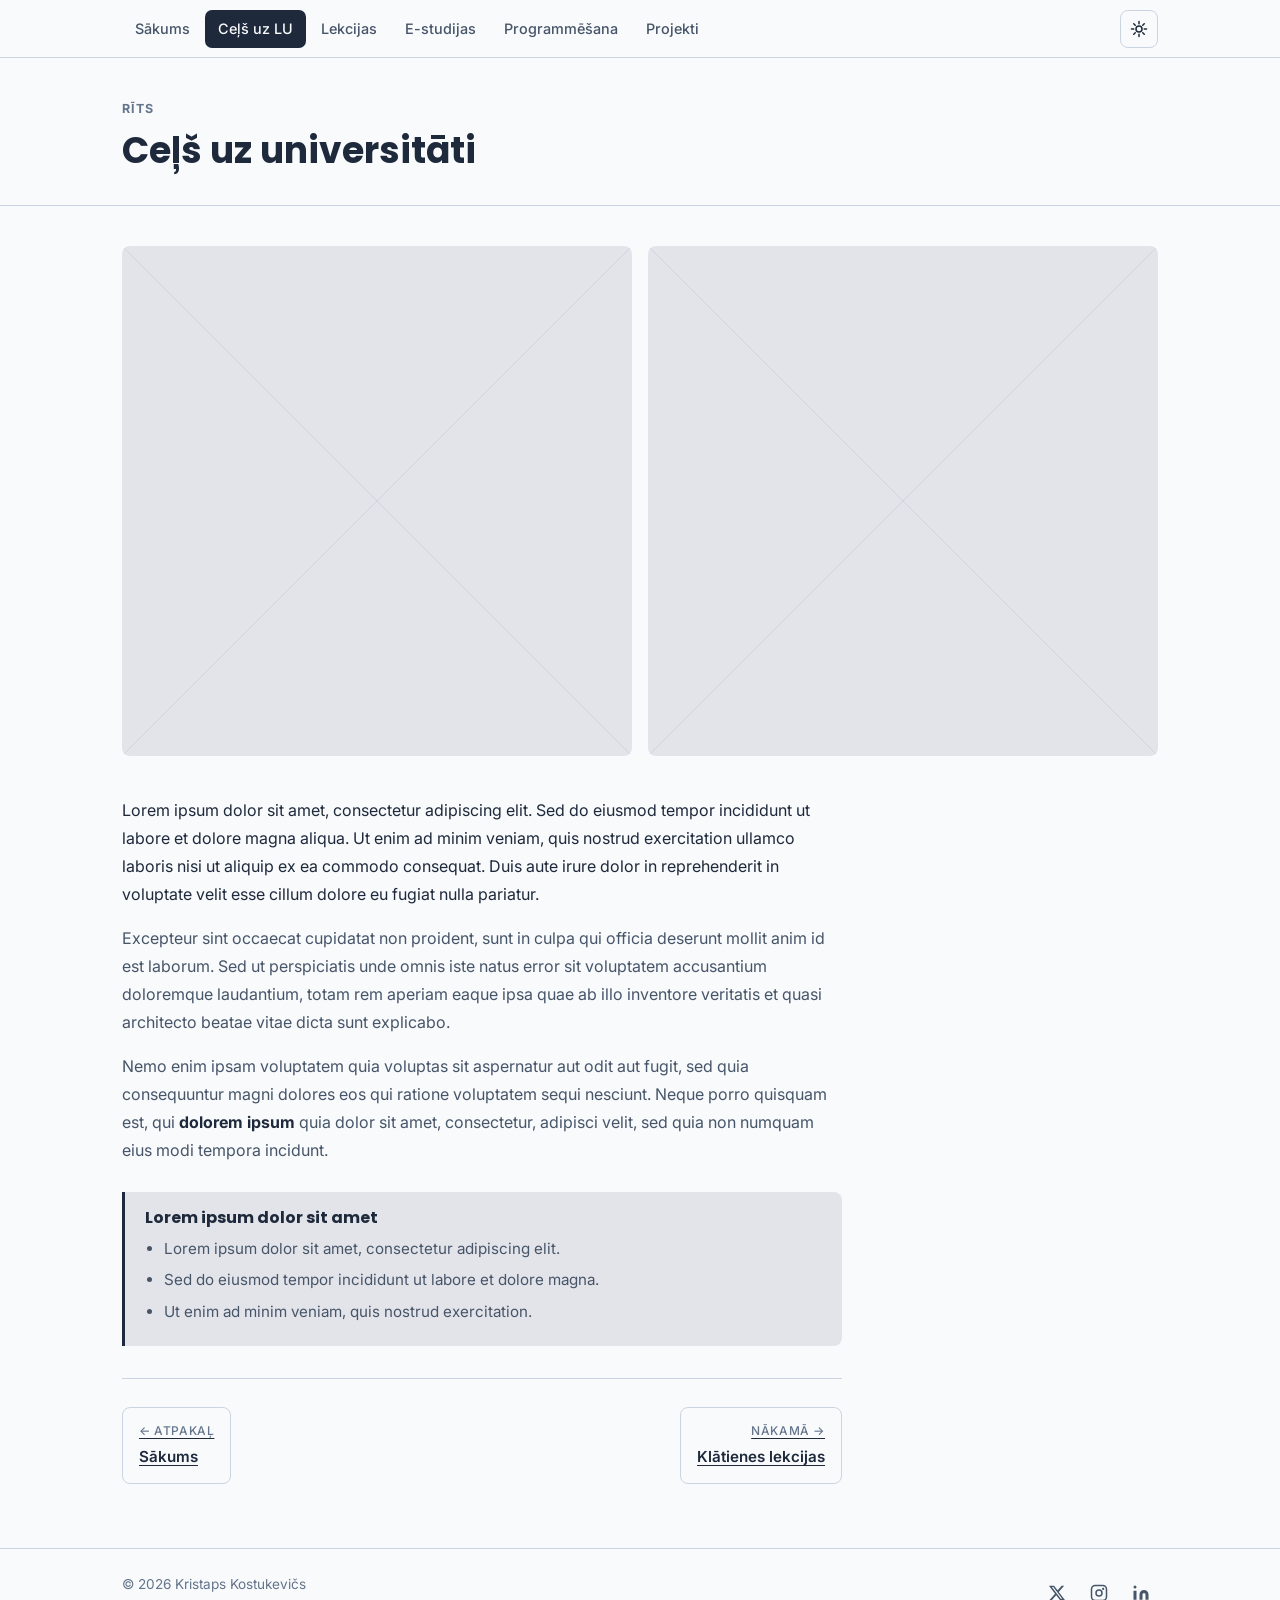
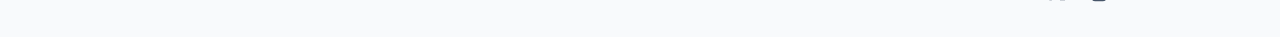
==== cels.html @ 8c32f604 "Main design" ====
<!DOCTYPE html>
<html lang="lv" data-theme="light">
<head>
  <meta charset="UTF-8">
  <meta name="viewport" content="width=device-width, initial-scale=1.0">
  <title>Ceļš uz universitāti</title>
  <meta name="description" content="Ceļš uz universitāti: rīta celšanās, sabiedriskais transports un pirmā kafija pirms lekcijām.">
  <meta name="author" content="Kristaps Kostukevičs">
  <link rel="icon" type="image/svg+xml" href="assets/favicon.svg">
  <link rel="stylesheet" href="css/style.css">
  <script src="js/main.js"></script>
</head>
<body>
  <a class="skip-link" href="#main">Pāriet uz galveno saturu</a>

  <header class="site-header">
    <nav class="nav" aria-label="Galvenā navigācija">
      <button class="nav-toggle" aria-label="Atvērt izvēlni" aria-expanded="false" aria-controls="primary-nav">
        <svg viewBox="0 0 24 24" fill="none" stroke="currentColor" stroke-width="2" stroke-linecap="round"><path d="M4 6h16M4 12h16M4 18h16"/></svg>
      </button>
      <ul class="nav-links" id="primary-nav">
        <li><a href="index.html">Sākums</a></li>
        <li><a href="cels.html" aria-current="page">Ceļš uz LU</a></li>
        <li><a href="lekcijas.html">Lekcijas</a></li>
        <li><a href="estudijas.html">E-studijas</a></li>
        <li><a href="programmesana.html">Programmēšana</a></li>
        <li><a href="projekti.html">Projekti</a></li>
      </ul>
      <button class="theme-toggle" aria-label="Ieslēgt tumšo režīmu" aria-pressed="false">
        <svg class="icon-sun" viewBox="0 0 24 24" fill="none" stroke="currentColor" stroke-width="2" stroke-linecap="round" aria-hidden="true"><circle cx="12" cy="12" r="4"/><path d="M12 2v3M12 19v3M2 12h3M19 12h3M5 5l2 2M17 17l2 2M19 5l-2 2M7 17l-2 2"/></svg>
        <svg class="icon-moon" viewBox="0 0 24 24" fill="currentColor" aria-hidden="true"><path d="M21 12.8A9 9 0 1 1 11.2 3a7 7 0 0 0 9.8 9.8z"/></svg>
      </button>
    </nav>
  </header>

  <main id="main">
    <div class="page-header">
      <div class="container">
        <span class="page-label">Rīts</span>
        <h1>Ceļš uz universitāti</h1>
      </div>
    </div>

    <div class="page-body">
      <div class="container">

        <!-- Divi attēli blakus -->
        <div class="images-row">
          <figure class="img-slot" aria-label="1. attēls — pirmdiena">
            <!-- Ievietot attēlu: <img src="assets/pirmdiena-1.jpg" alt="..."> -->
          </figure>
          <figure class="img-slot" aria-label="2. attēls — pirmdiena">
            <!-- Ievietot attēlu: <img src="assets/pirmdiena-2.jpg" alt="..."> -->
          </figure>
        </div>

        <!-- Teksts -->
        <article class="article-text">
          <p>Lorem ipsum dolor sit amet, consectetur adipiscing elit. Sed do eiusmod tempor incididunt ut labore et dolore magna aliqua. Ut enim ad minim veniam, quis nostrud exercitation ullamco laboris nisi ut aliquip ex ea commodo consequat. Duis aute irure dolor in reprehenderit in voluptate velit esse cillum dolore eu fugiat nulla pariatur.</p>

          <p>Excepteur sint occaecat cupidatat non proident, sunt in culpa qui officia deserunt mollit anim id est laborum. Sed ut perspiciatis unde omnis iste natus error sit voluptatem accusantium doloremque laudantium, totam rem aperiam eaque ipsa quae ab illo inventore veritatis et quasi architecto beatae vitae dicta sunt explicabo.</p>

          <p>Nemo enim ipsam voluptatem quia voluptas sit aspernatur aut odit aut fugit, sed quia consequuntur magni dolores eos qui ratione voluptatem sequi nesciunt. Neque porro quisquam est, qui <strong>dolorem ipsum</strong> quia dolor sit amet, consectetur, adipisci velit, sed quia non numquam eius modi tempora incidunt.</p>

          <div class="fact-box">
            <h3>Lorem ipsum dolor sit amet</h3>
            <ul>
              <li>Lorem ipsum dolor sit amet, consectetur adipiscing elit.</li>
              <li>Sed do eiusmod tempor incididunt ut labore et dolore magna.</li>
              <li>Ut enim ad minim veniam, quis nostrud exercitation.</li>
            </ul>
          </div>

          <nav class="pager" aria-label="Pārvietošanās starp sadaļām">
            <a class="pager-link prev" href="index.html">
              <span class="pager-label">← Atpakaļ</span>
              <span class="pager-title">Sākums</span>
            </a>
            <a class="pager-link next" href="lekcijas.html">
              <span class="pager-label">Nākamā →</span>
              <span class="pager-title">Klātienes lekcijas</span>
            </a>
          </nav>
        </article>

      </div>
    </div>
  </main>

  <footer class="site-footer">
    <div class="container footer-inner">
      <p class="footer-copy">© 2026 Kristaps Kostukevičs</p>
      <nav class="social-icons" aria-label="Sociālie tīkli">
        <a href="https://x.com" target="_blank" rel="noopener" aria-label="X (Twitter)">
          <svg viewBox="0 0 24 24" fill="currentColor" aria-hidden="true"><path d="M18.244 2.25h3.308l-7.227 8.26 8.502 11.24H16.17l-5.214-6.817L4.99 21.75H1.68l7.73-8.835L1.254 2.25H8.08l4.713 6.231zm-1.161 17.52h1.833L7.084 4.126H5.117z"/></svg>
        </a>
        <a href="https://instagram.com" target="_blank" rel="noopener" aria-label="Instagram">
          <svg viewBox="0 0 24 24" fill="none" stroke="currentColor" stroke-width="2" stroke-linecap="round" stroke-linejoin="round" aria-hidden="true"><rect x="2" y="2" width="20" height="20" rx="5"/><circle cx="12" cy="12" r="4"/><circle cx="17.5" cy="6.5" r="1.5" fill="currentColor" stroke="none"/></svg>
        </a>
        <a href="https://linkedin.com" target="_blank" rel="noopener" aria-label="LinkedIn">
          <svg viewBox="0 0 24 24" fill="currentColor" aria-hidden="true"><path d="M16 8a6 6 0 0 1 6 6v7h-4v-7a2 2 0 0 0-4 0v7h-4v-7a6 6 0 0 1 6-6z"/><rect x="2" y="9" width="4" height="12"/><circle cx="4" cy="4" r="2"/></svg>
        </a>
      </nav>
    </div>
  </footer>
</body>
</html>
---- css/style.css ----
/* ==========================================================================
   Viena darba nedēļa Datorikas nodaļas studenta dzīvē
   Autors: Kristaps Kostukevičs
   ========================================================================== */

@import url('https://fonts.googleapis.com/css2?family=Poppins:wght@400;600;700&family=Inter:wght@400;500;600&display=swap');

/* ── Krāsas: gaišais režīms ── */
:root {
  --bg:       #F8FAFC;
  --surface:  #E2E4E9;
  --text:     #1E293B;
  --text-2:   #475569;
  --text-3:   #64748B;
  --border:   #CBD5E1;
  --maxw:     1100px;
}

/* ── Krāsas: tumšais režīms ── */
[data-theme="dark"] {
  --bg:       #0B0F19;
  --surface:  #1F2937;
  --text:     #E2E8F0;
  --text-2:   #94A3B8;
  --text-3:   #64748B;
  --border:   #2D3748;
}

/* ── Pamats ── */
*, *::before, *::after { box-sizing: border-box; }

html { scroll-behavior: smooth; }

body {
  margin: 0;
  font-family: 'Inter', system-ui, sans-serif;
  font-size: 16px;
  line-height: 1.75;
  background: var(--bg);
  color: var(--text);
  transition: background 0.25s ease, color 0.25s ease;
}

h1, h2, h3 {
  font-family: 'Poppins', sans-serif;
  line-height: 1.25;
  color: var(--text);
  margin: 0;
}

h1 { font-size: 36px; }
h2 { font-size: 28px; }
h3 { font-size: 22px; }

p { margin: 0 0 1rem; color: var(--text-2); }

a { color: var(--text); text-underline-offset: 3px; }
a:hover { opacity: 0.7; }

img { max-width: 100%; height: auto; display: block; }

.container {
  width: 100%;
  max-width: var(--maxw);
  margin: 0 auto;
  padding: 0 2rem;
}

/* Pieejamība */
.skip-link {
  position: absolute; left: -999px; top: 0;
  background: var(--text); color: var(--bg);
  padding: 0.6rem 1rem; z-index: 999; border-radius: 0 0 6px 0;
  font-family: 'Inter', sans-serif;
}
.skip-link:focus { left: 0; }

a:focus-visible, button:focus-visible {
  outline: 2px solid var(--text);
  outline-offset: 3px;
  border-radius: 4px;
}

/* ==========================================================================
   NAVIGĀCIJA
   ========================================================================== */

.site-header {
  position: sticky;
  top: 0;
  z-index: 100;
  background: var(--bg);
  border-bottom: 1px solid var(--border);
}

.nav {
  max-width: var(--maxw);
  margin: 0 auto;
  padding: 0.6rem 2rem;
  display: flex;
  align-items: center;
  justify-content: space-between;
  gap: 0.5rem;
}

.nav-links {
  display: flex;
  align-items: center;
  gap: 0.15rem;
  list-style: none;
  margin: 0;
  padding: 0;
  flex: 1;
}

.nav-links a {
  display: inline-block;
  padding: 0.4rem 0.8rem;
  border-radius: 7px;
  font-size: 0.9rem;
  font-weight: 500;
  text-decoration: none;
  color: var(--text-2);
  transition: color 0.15s;
}

.nav-links a:hover { color: var(--text); opacity: 1; }

.nav-links a[aria-current="page"] {
  background: var(--text);
  color: var(--bg);
}

/* Tumšā/gaišā režīma poga */
.theme-toggle {
  width: 38px;
  height: 38px;
  border: 1px solid var(--border);
  background: transparent;
  color: var(--text);
  border-radius: 8px;
  cursor: pointer;
  display: inline-flex;
  align-items: center;
  justify-content: center;
  flex-shrink: 0;
  transition: background 0.15s;
}
.theme-toggle:hover { background: var(--surface); opacity: 1; }
.theme-toggle svg { width: 18px; height: 18px; }

.icon-moon { display: none; }
[data-theme="dark"] .icon-sun  { display: none; }
[data-theme="dark"] .icon-moon { display: block; }

/* Hamburger (mobilā) */
.nav-toggle {
  display: none;
  width: 38px; height: 38px;
  border: 1px solid var(--border);
  background: transparent;
  color: var(--text);
  border-radius: 8px;
  cursor: pointer;
  align-items: center;
  justify-content: center;
}
.nav-toggle svg { width: 20px; height: 20px; }

/* ==========================================================================
   ATTĒLU VIETASTURA
   ========================================================================== */

.img-slot {
  margin: 0;
  background: var(--surface);
  border-radius: 8px;
  overflow: hidden;
  position: relative;
}

/* Rāmītis "attēls šeit" */
.img-slot::after {
  content: '';
  position: absolute;
  inset: 0;
  background:
    linear-gradient(to bottom right,
      transparent calc(50% - 0.5px),
      var(--border) calc(50% - 0.5px),
      var(--border) calc(50% + 0.5px),
      transparent calc(50% + 0.5px)),
    linear-gradient(to top right,
      transparent calc(50% - 0.5px),
      var(--border) calc(50% - 0.5px),
      var(--border) calc(50% + 0.5px),
      transparent calc(50% + 0.5px));
  pointer-events: none;
}

/* Ja attēls ir ievietots — paslēpj rāmīti */
.img-slot img {
  position: relative;
  z-index: 1;
  width: 100%;
  height: 100%;
  object-fit: cover;
  display: block;
}

/* ==========================================================================
   SĀKUMLAPA — HERO
   ========================================================================== */

.hero {
  position: relative;
  width: 100%;
  overflow: hidden;
}

.hero .img-slot {
  width: 100%;
  aspect-ratio: 2 / 1;
  border-radius: 0;
}

.hero-overlay {
  position: absolute;
  inset: 0;
  display: flex;
  flex-direction: column;
  align-items: center;
  justify-content: center;
  text-align: center;
  padding: 2rem;
  z-index: 2;
}

.hero-overlay h1 {
  font-size: clamp(28px, 4vw, 48px);
  max-width: 16ch;
  line-height: 1.2;
}

.hero-overlay p {
  font-size: 1rem;
  color: var(--text-2);
  max-width: 42ch;
  margin-top: 0.75rem;
  margin-bottom: 0;
}

/* ==========================================================================
   SĀKUMLAPA — SATURS
   ========================================================================== */

.page-section {
  padding: 3rem 0;
}

.section-title {
  margin-bottom: 0.5rem;
}

.section-body {
  max-width: 680px;
  margin-top: 1rem;
}

/* Dienu saraksts navigācijai */
.day-list {
  list-style: none;
  margin: 1.5rem 0 0;
  padding: 0;
  display: flex;
  flex-direction: column;
  gap: 0.4rem;
}

.day-list li a {
  display: flex;
  align-items: baseline;
  gap: 0.6rem;
  text-decoration: none;
  color: var(--text);
  font-weight: 500;
  padding: 0.5rem 0;
  border-bottom: 1px solid var(--border);
}

.day-list li a:hover { opacity: 0.7; }

.day-list .day-num {
  font-size: 0.78rem;
  font-weight: 600;
  letter-spacing: 0.06em;
  text-transform: uppercase;
  color: var(--text-3);
  min-width: 140px;
  flex-shrink: 0;
}

.day-list .day-name { color: var(--text); }
.day-list .day-desc { color: var(--text-3); font-size: 0.9rem; }

/* Par autoru (sākumlapa) */
.author-note {
  padding: 2rem 0;
  border-top: 1px solid var(--border);
}

.author-note p {
  margin: 0;
  color: var(--text-3);
  font-size: 0.9rem;
}

.author-note strong { color: var(--text); }

/* ==========================================================================
   DIENAS LAPAS (Pirmdiena … Piektdiena)
   ========================================================================== */

.page-header {
  padding: 2.5rem 0 2rem;
  border-bottom: 1px solid var(--border);
}

.page-label {
  display: block;
  font-size: 0.78rem;
  font-weight: 700;
  letter-spacing: 0.08em;
  text-transform: uppercase;
  color: var(--text-3);
  margin-bottom: 0.5rem;
}

.page-header h1 { margin-top: 0.25rem; }

.page-body {
  padding: 2.5rem 0 3rem;
}

/* Divi attēli blakus */
.images-row {
  display: grid;
  grid-template-columns: 1fr 1fr;
  gap: 1rem;
  margin-bottom: 2.5rem;
}

.images-row .img-slot {
  aspect-ratio: 1 / 1;
}

/* Raksta teksts */
.article-text { max-width: 720px; }

.article-text p:first-child { color: var(--text); }

.article-text strong { color: var(--text); }

.article-text a {
  font-weight: 500;
  text-decoration: underline;
}

/* Faktu bloks */
.fact-box {
  background: var(--surface);
  border-left: 3px solid var(--text);
  border-radius: 0 8px 8px 0;
  padding: 1rem 1.25rem;
  margin: 1.75rem 0;
}

.fact-box h3 {
  font-size: 1rem;
  margin-bottom: 0.5rem;
}

.fact-box ul {
  margin: 0;
  padding-left: 1.2rem;
}

.fact-box li {
  color: var(--text-2);
  margin-bottom: 0.3rem;
  font-size: 0.95rem;
}

/* Pārvietošanās starp lapām */
.pager {
  display: flex;
  justify-content: space-between;
  gap: 1rem;
  border-top: 1px solid var(--border);
  padding-top: 1.75rem;
  margin-top: 2rem;
  flex-wrap: wrap;
}

.pager-link {
  display: flex;
  flex-direction: column;
  gap: 0.2rem;
  text-decoration: none;
  padding: 0.75rem 1rem;
  border: 1px solid var(--border);
  border-radius: 8px;
  background: transparent;
  max-width: 48%;
  transition: border-color 0.15s;
}

.pager-link:hover { border-color: var(--text); opacity: 1; }

.pager-link.next { text-align: right; margin-left: auto; }

.pager-label {
  font-size: 0.75rem;
  text-transform: uppercase;
  letter-spacing: 0.05em;
  color: var(--text-3);
}

.pager-title {
  font-weight: 600;
  font-size: 0.95rem;
  color: var(--text);
}

/* ==========================================================================
   KĀJENE
   ========================================================================== */

.site-footer {
  border-top: 1px solid var(--border);
  background: var(--bg);
  padding: 1.5rem 0;
  margin-top: 1rem;
}

.footer-inner {
  display: flex;
  align-items: center;
  justify-content: space-between;
  flex-wrap: wrap;
  gap: 1rem;
}

.footer-copy {
  font-size: 0.85rem;
  color: var(--text-3);
}

.social-icons {
  display: flex;
  gap: 0.5rem;
  align-items: center;
}

.social-icons a {
  width: 34px;
  height: 34px;
  display: inline-flex;
  align-items: center;
  justify-content: center;
  color: var(--text-2);
  border-radius: 6px;
  text-decoration: none;
  transition: color 0.15s, background 0.15s;
}

.social-icons a:hover { color: var(--text); background: var(--surface); opacity: 1; }

.social-icons svg { width: 18px; height: 18px; }

/* ==========================================================================
   RESPONSĪVUMS
   ========================================================================== */

@media (max-width: 860px) {
  .nav-links {
    position: fixed;
    inset: 56px 0 auto 0;
    flex-direction: column;
    align-items: stretch;
    gap: 0;
    background: var(--bg);
    border-bottom: 1px solid var(--border);
    padding: 0.5rem 1rem 1rem;
    transform: translateY(-110%);
    transition: transform 0.25s ease;
    z-index: 99;
  }
  .nav-links.open { transform: translateY(0); }
  .nav-links a { padding: 0.7rem 0.9rem; }
  .nav-toggle { display: inline-flex; }

  .hero .img-slot { aspect-ratio: 4 / 3; }
}

@media (max-width: 600px) {
  .container { padding: 0 1rem; }
  .nav { padding: 0.6rem 1rem; }

  .images-row { grid-template-columns: 1fr; }

  .pager-link { max-width: 100%; }
  .pager { flex-direction: column; }
  .pager-link.next { margin-left: 0; text-align: left; }

  .footer-inner { flex-direction: column; align-items: flex-start; }
}

@media (prefers-reduced-motion: reduce) {
  *, *::before, *::after {
    transition: none !important;
    animation: none !important;
    scroll-behavior: auto !important;
  }
}
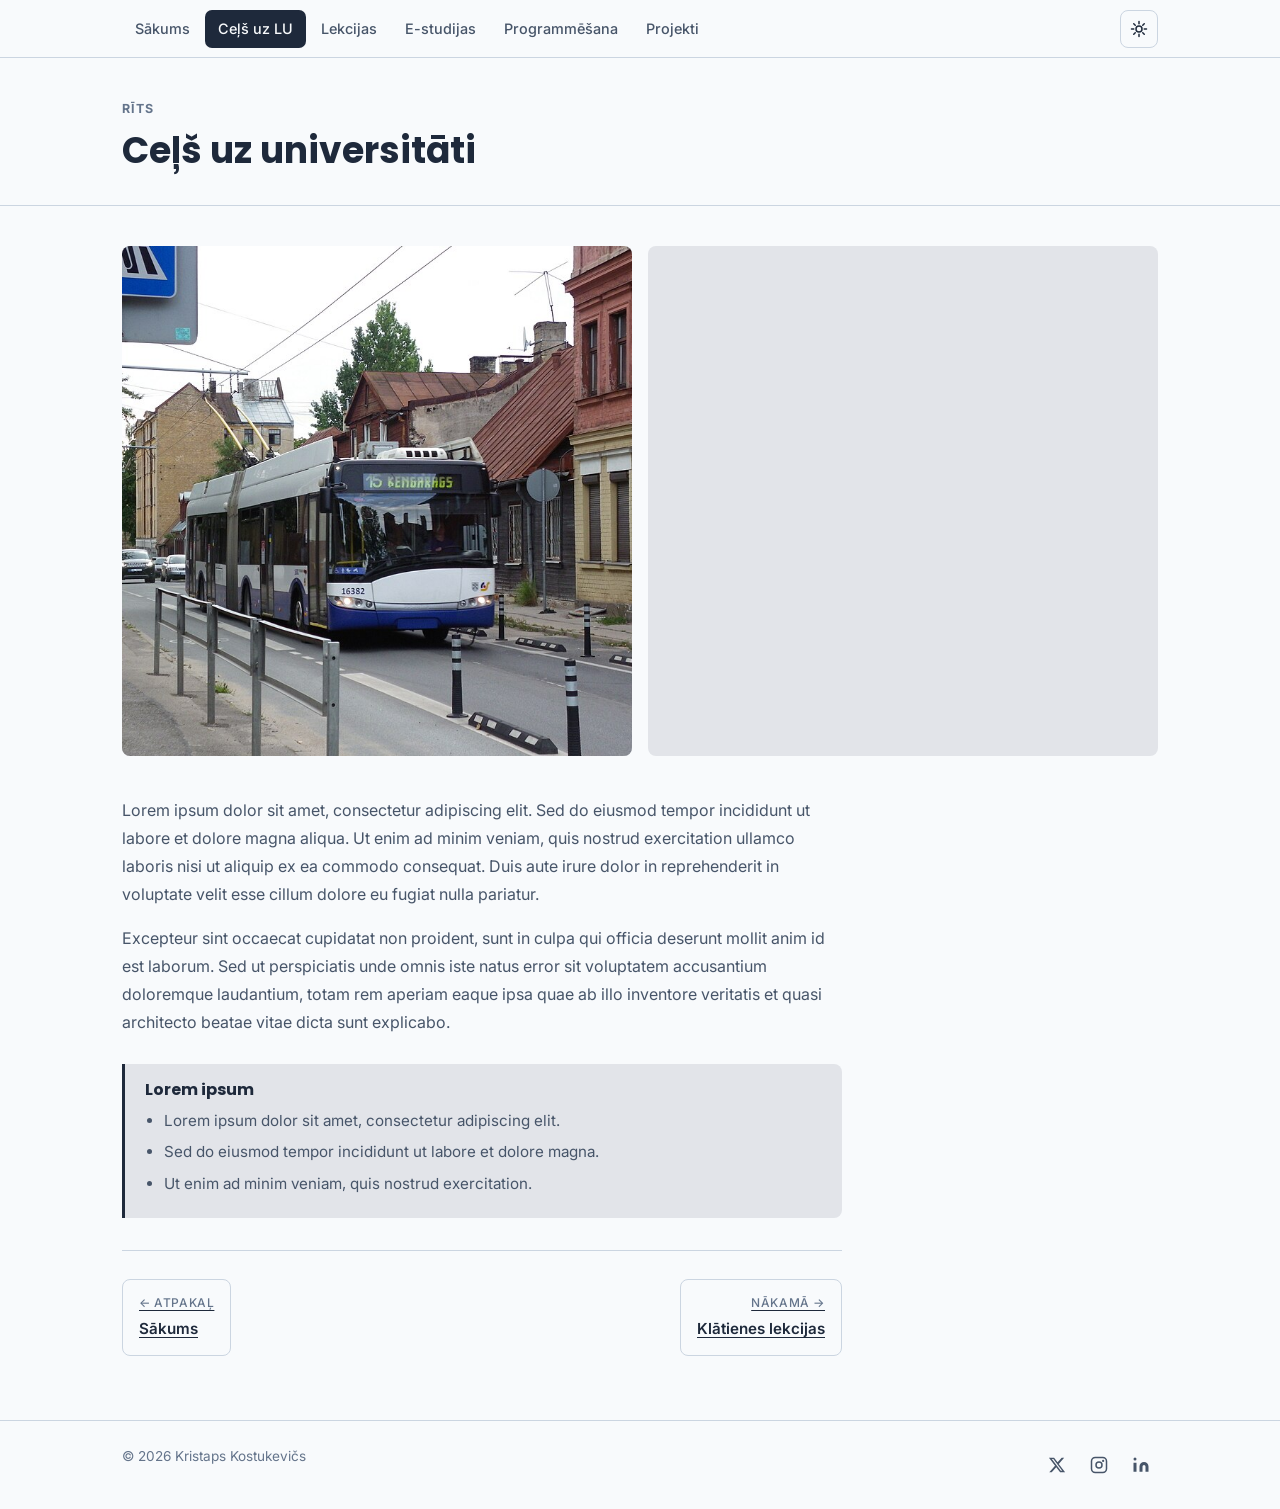
==== commit bf5fbf8b: "Added images" ====
--- a/cels.html
+++ b/cels.html
@@ -44,26 +44,21 @@
     <div class="page-body">
       <div class="container">
 
-        <!-- Divi attēli blakus -->
         <div class="images-row">
-          <figure class="img-slot" aria-label="1. attēls — pirmdiena">
-            <!-- Ievietot attēlu: <img src="assets/pirmdiena-1.jpg" alt="..."> -->
+          <figure class="img-slot" aria-label="Transports vai iela ceļā uz universitāti">
+            <img src="assets/cels-1.jpg" alt="">
           </figure>
-          <figure class="img-slot" aria-label="2. attēls — pirmdiena">
-            <!-- Ievietot attēlu: <img src="assets/pirmdiena-2.jpg" alt="..."> -->
+          <figure class="img-slot" aria-label="LU ēka vai korpuss">
           </figure>
         </div>
 
-        <!-- Teksts -->
         <article class="article-text">
           <p>Lorem ipsum dolor sit amet, consectetur adipiscing elit. Sed do eiusmod tempor incididunt ut labore et dolore magna aliqua. Ut enim ad minim veniam, quis nostrud exercitation ullamco laboris nisi ut aliquip ex ea commodo consequat. Duis aute irure dolor in reprehenderit in voluptate velit esse cillum dolore eu fugiat nulla pariatur.</p>
 
           <p>Excepteur sint occaecat cupidatat non proident, sunt in culpa qui officia deserunt mollit anim id est laborum. Sed ut perspiciatis unde omnis iste natus error sit voluptatem accusantium doloremque laudantium, totam rem aperiam eaque ipsa quae ab illo inventore veritatis et quasi architecto beatae vitae dicta sunt explicabo.</p>
 
-          <p>Nemo enim ipsam voluptatem quia voluptas sit aspernatur aut odit aut fugit, sed quia consequuntur magni dolores eos qui ratione voluptatem sequi nesciunt. Neque porro quisquam est, qui <strong>dolorem ipsum</strong> quia dolor sit amet, consectetur, adipisci velit, sed quia non numquam eius modi tempora incidunt.</p>
-
           <div class="fact-box">
-            <h3>Lorem ipsum dolor sit amet</h3>
+            <h3>Lorem ipsum</h3>
             <ul>
               <li>Lorem ipsum dolor sit amet, consectetur adipiscing elit.</li>
               <li>Sed do eiusmod tempor incididunt ut labore et dolore magna.</li>
--- a/css/style.css
+++ b/css/style.css
@@ -179,26 +179,8 @@
   position: relative;
 }
 
-/* Rāmītis "attēls šeit" */
-.img-slot::after {
-  content: '';
-  position: absolute;
-  inset: 0;
-  background:
-    linear-gradient(to bottom right,
-      transparent calc(50% - 0.5px),
-      var(--border) calc(50% - 0.5px),
-      var(--border) calc(50% + 0.5px),
-      transparent calc(50% + 0.5px)),
-    linear-gradient(to top right,
-      transparent calc(50% - 0.5px),
-      var(--border) calc(50% - 0.5px),
-      var(--border) calc(50% + 0.5px),
-      transparent calc(50% + 0.5px));
-  pointer-events: none;
-}
-
-/* Ja attēls ir ievietots — paslēpj rāmīti */
+
+/* Ja attēls ir ievietots — aizpilda slotu */
 .img-slot img {
   position: relative;
   z-index: 1;
@@ -234,12 +216,18 @@
   text-align: center;
   padding: 2rem;
   z-index: 2;
+  background: rgba(255, 255, 255, 0.55);
+}
+
+[data-theme="dark"] .hero-overlay {
+  background: rgba(0, 0, 0, 0.55);
 }
 
 .hero-overlay h1 {
   font-size: clamp(28px, 4vw, 48px);
   max-width: 16ch;
   line-height: 1.2;
+  color: var(--text);
 }
 
 .hero-overlay p {
@@ -357,7 +345,7 @@
 /* Raksta teksts */
 .article-text { max-width: 720px; }
 
-.article-text p:first-child { color: var(--text); }
+.article-text p { color: var(--text-2); }
 
 .article-text strong { color: var(--text); }
 
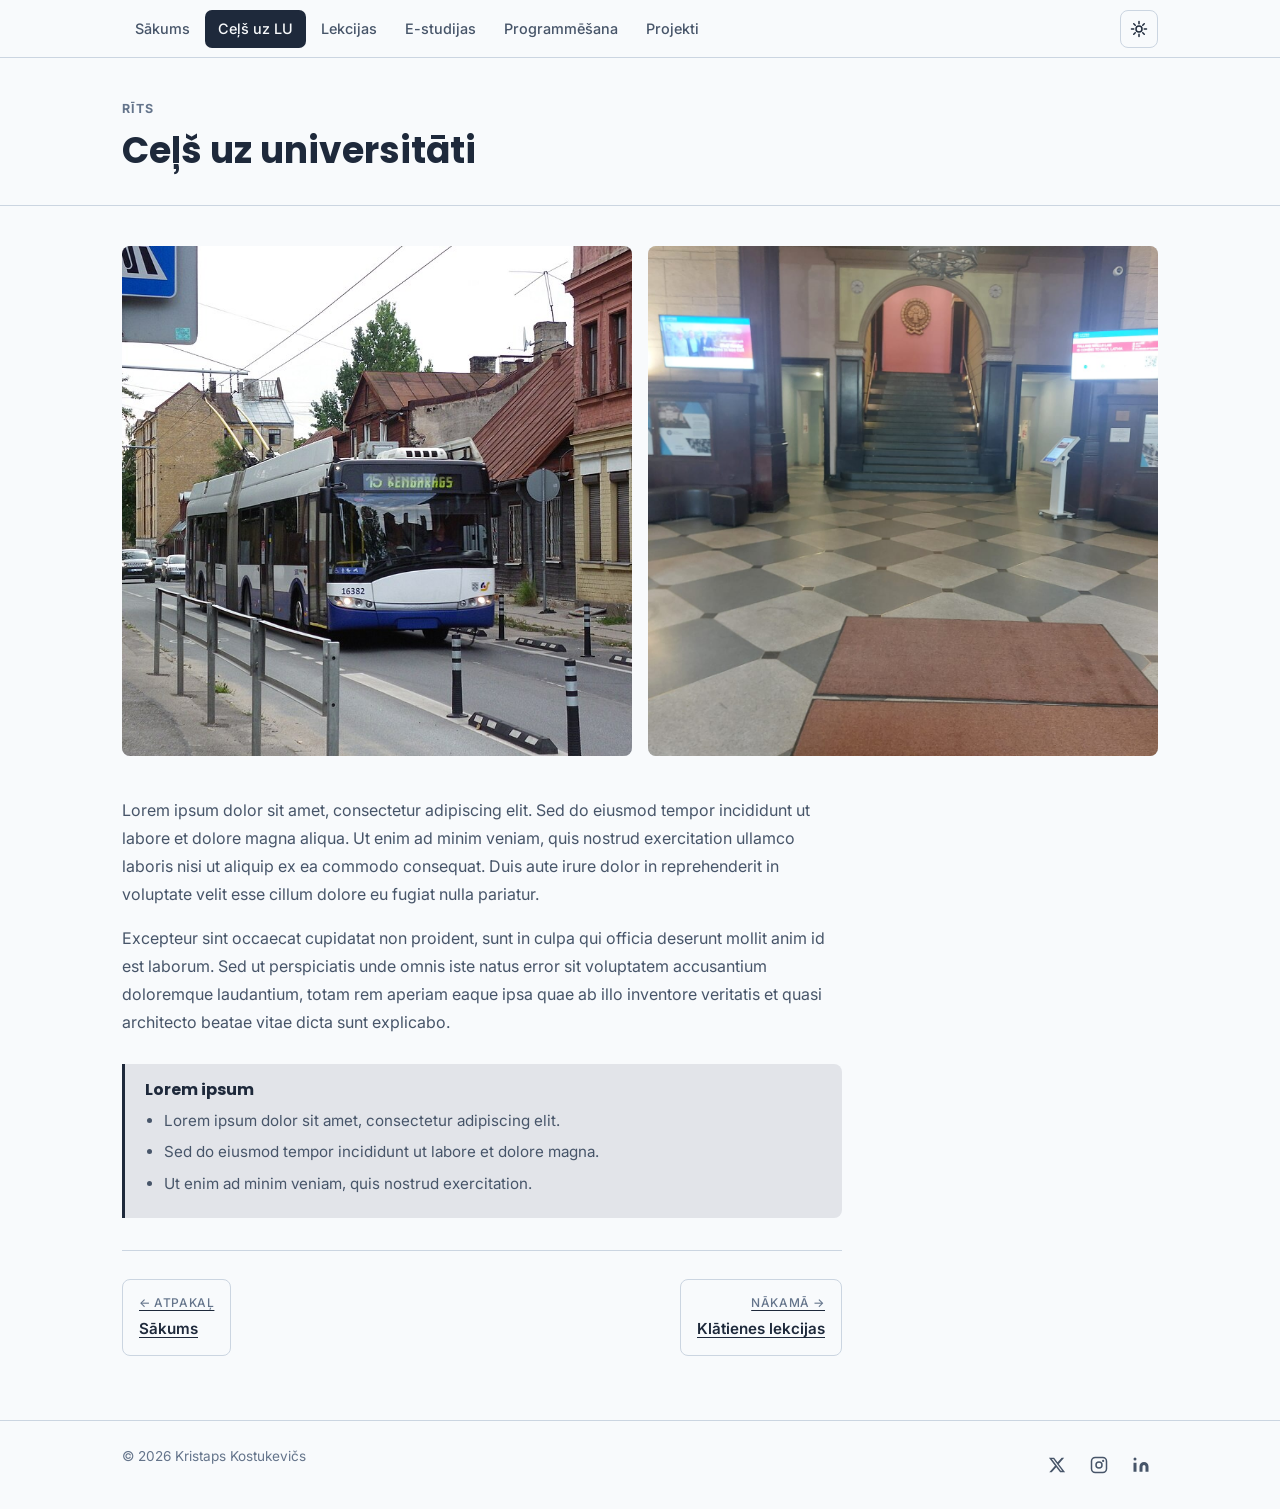
==== commit 41b6d976: "Added last images" ====
--- a/cels.html
+++ b/cels.html
@@ -49,6 +49,7 @@
             <img src="assets/cels-1.jpg" alt="">
           </figure>
           <figure class="img-slot" aria-label="LU ēka vai korpuss">
+            <img src="assets/cels-2.jpeg" alt="">
           </figure>
         </div>
 
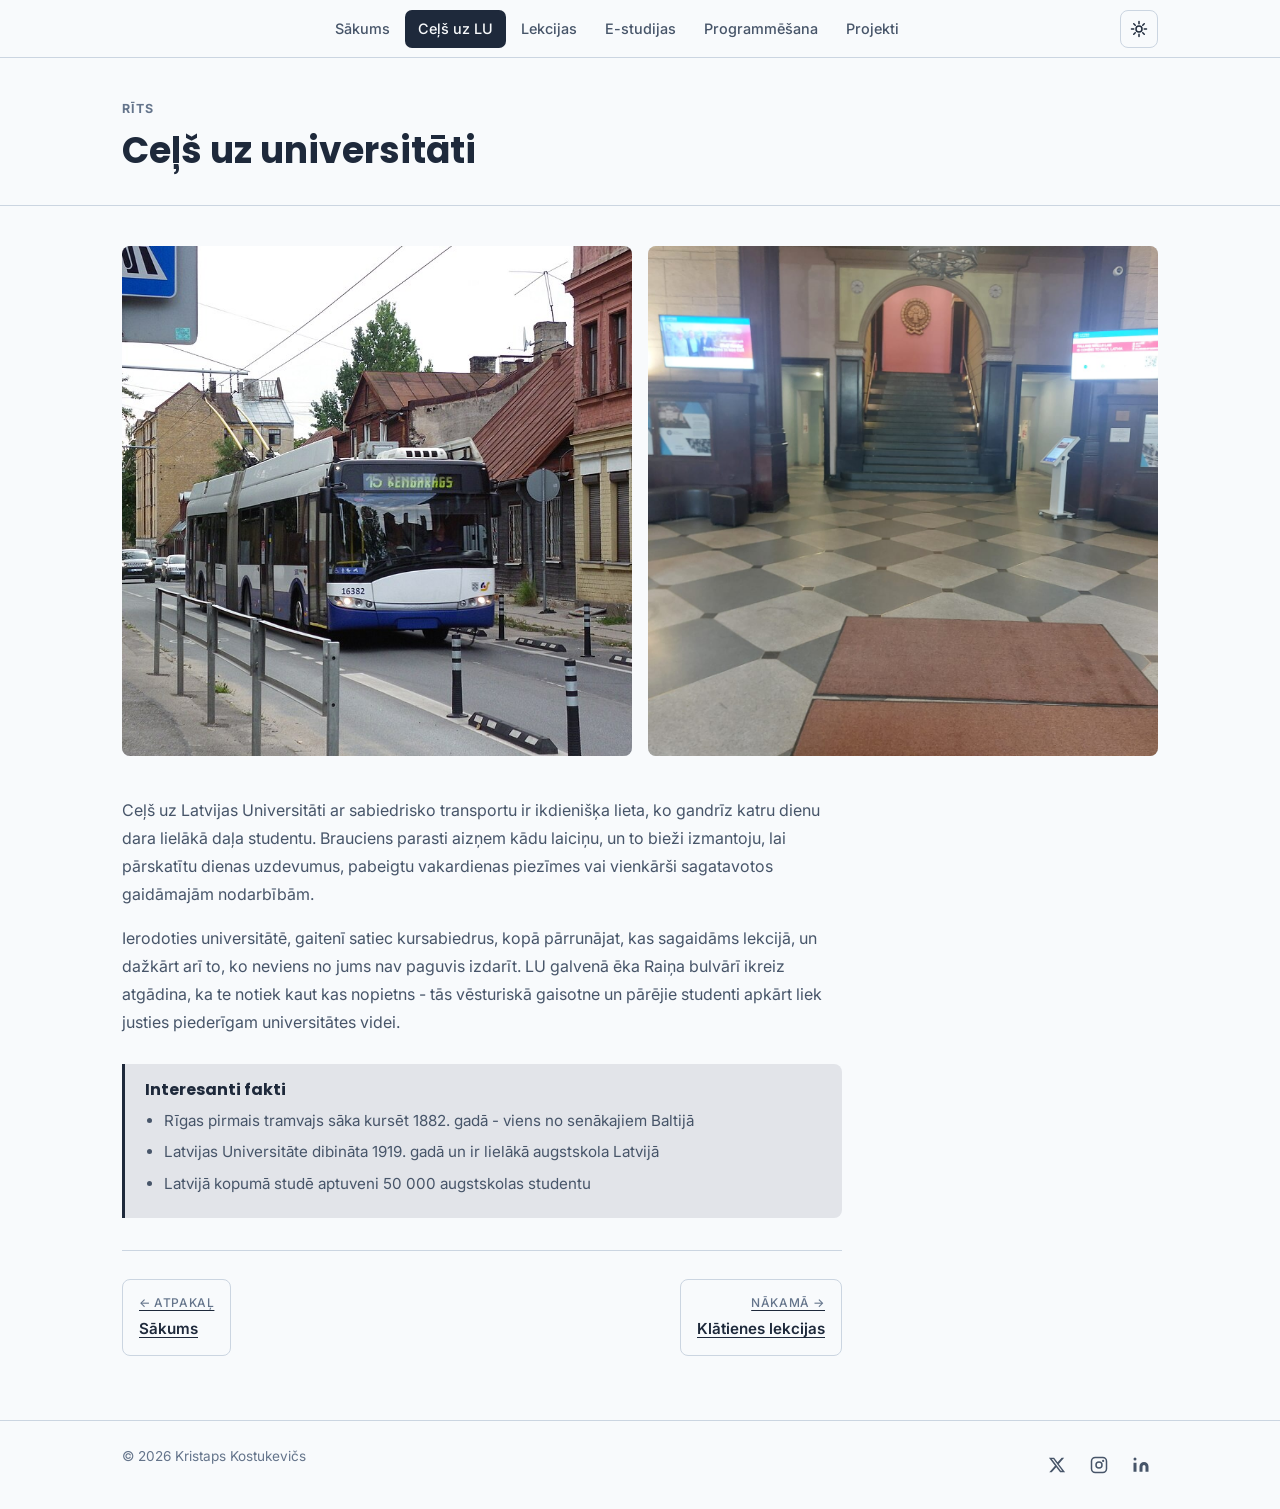
==== commit 4097d6aa: "99.99% done" ====
--- a/cels.html
+++ b/cels.html
@@ -46,24 +46,24 @@
 
         <div class="images-row">
           <figure class="img-slot" aria-label="Transports vai iela ceļā uz universitāti">
-            <img src="assets/cels-1.jpg" alt="">
+            <img src="assets/cels-1.jpg" alt="Rīgas sabiedriskā transporta autobuss Nr. 15 uz pilsētas ielas">
           </figure>
           <figure class="img-slot" aria-label="LU ēka vai korpuss">
-            <img src="assets/cels-2.jpeg" alt="">
+            <img src="assets/cels-2.jpeg" alt="Latvijas Universitātes galvenās ēkas vestibils ar vēsturiskajām kāpnēm un informatīvajiem ekrāniem">
           </figure>
         </div>
 
         <article class="article-text">
-          <p>Lorem ipsum dolor sit amet, consectetur adipiscing elit. Sed do eiusmod tempor incididunt ut labore et dolore magna aliqua. Ut enim ad minim veniam, quis nostrud exercitation ullamco laboris nisi ut aliquip ex ea commodo consequat. Duis aute irure dolor in reprehenderit in voluptate velit esse cillum dolore eu fugiat nulla pariatur.</p>
+          <p>Ceļš uz Latvijas Universitāti ar sabiedrisko transportu ir ikdienišķa lieta, ko gandrīz katru dienu dara lielākā daļa studentu. Brauciens parasti aizņem kādu laiciņu, un to bieži izmantoju, lai pārskatītu dienas uzdevumus, pabeigtu vakardienas piezīmes vai vienkārši sagatavotos gaidāmajām nodarbībām.</p>
 
-          <p>Excepteur sint occaecat cupidatat non proident, sunt in culpa qui officia deserunt mollit anim id est laborum. Sed ut perspiciatis unde omnis iste natus error sit voluptatem accusantium doloremque laudantium, totam rem aperiam eaque ipsa quae ab illo inventore veritatis et quasi architecto beatae vitae dicta sunt explicabo.</p>
+          <p>Ierodoties universitātē, gaitenī satiec kursabiedrus, kopā pārrunājat, kas sagaidāms lekcijā, un dažkārt arī to, ko neviens no jums nav paguvis izdarīt. LU galvenā ēka Raiņa bulvārī ikreiz atgādina, ka te notiek kaut kas nopietns - tās vēsturiskā gaisotne un pārējie studenti apkārt liek justies piederīgam universitātes videi.</p>
 
           <div class="fact-box">
-            <h3>Lorem ipsum</h3>
+            <h3>Interesanti fakti</h3>
             <ul>
-              <li>Lorem ipsum dolor sit amet, consectetur adipiscing elit.</li>
-              <li>Sed do eiusmod tempor incididunt ut labore et dolore magna.</li>
-              <li>Ut enim ad minim veniam, quis nostrud exercitation.</li>
+              <li>Rīgas pirmais tramvajs sāka kursēt 1882. gadā - viens no senākajiem Baltijā</li>
+              <li>Latvijas Universitāte dibināta 1919. gadā un ir lielākā augstskola Latvijā</li>
+              <li>Latvijā kopumā studē aptuveni 50 000 augstskolas studentu</li>
             </ul>
           </div>
 
--- a/css/style.css
+++ b/css/style.css
@@ -106,6 +106,7 @@
 .nav-links {
   display: flex;
   align-items: center;
+  justify-content: center;
   gap: 0.15rem;
   list-style: none;
   margin: 0;
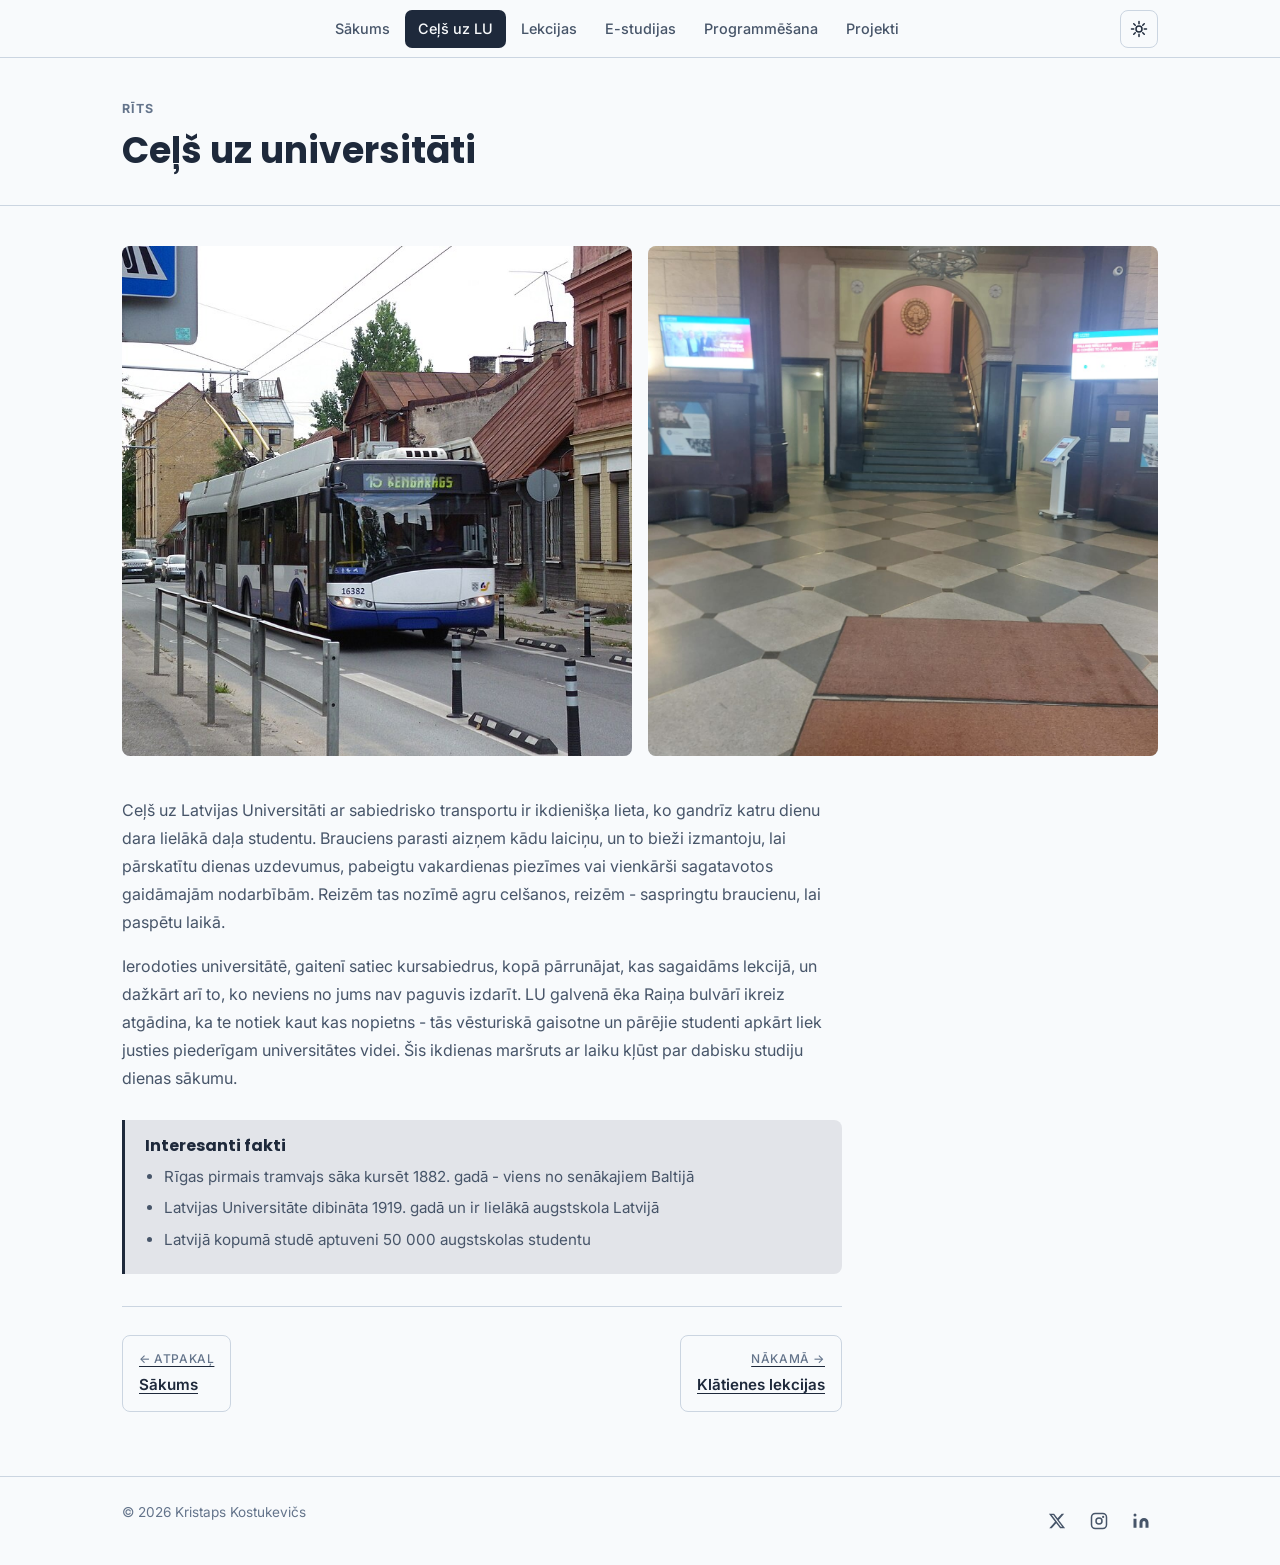
==== commit ed1e2362: "Last finishing touches" ====
--- a/cels.html
+++ b/cels.html
@@ -54,9 +54,9 @@
         </div>
 
         <article class="article-text">
-          <p>Ceļš uz Latvijas Universitāti ar sabiedrisko transportu ir ikdienišķa lieta, ko gandrīz katru dienu dara lielākā daļa studentu. Brauciens parasti aizņem kādu laiciņu, un to bieži izmantoju, lai pārskatītu dienas uzdevumus, pabeigtu vakardienas piezīmes vai vienkārši sagatavotos gaidāmajām nodarbībām.</p>
+          <p>Ceļš uz Latvijas Universitāti ar sabiedrisko transportu ir ikdienišķa lieta, ko gandrīz katru dienu dara lielākā daļa studentu. Brauciens parasti aizņem kādu laiciņu, un to bieži izmantoju, lai pārskatītu dienas uzdevumus, pabeigtu vakardienas piezīmes vai vienkārši sagatavotos gaidāmajām nodarbībām. Reizēm tas nozīmē agru celšanos, reizēm - saspringtu braucienu, lai paspētu laikā.</p>
 
-          <p>Ierodoties universitātē, gaitenī satiec kursabiedrus, kopā pārrunājat, kas sagaidāms lekcijā, un dažkārt arī to, ko neviens no jums nav paguvis izdarīt. LU galvenā ēka Raiņa bulvārī ikreiz atgādina, ka te notiek kaut kas nopietns - tās vēsturiskā gaisotne un pārējie studenti apkārt liek justies piederīgam universitātes videi.</p>
+          <p>Ierodoties universitātē, gaitenī satiec kursabiedrus, kopā pārrunājat, kas sagaidāms lekcijā, un dažkārt arī to, ko neviens no jums nav paguvis izdarīt. LU galvenā ēka Raiņa bulvārī ikreiz atgādina, ka te notiek kaut kas nopietns - tās vēsturiskā gaisotne un pārējie studenti apkārt liek justies piederīgam universitātes videi. Šis ikdienas maršruts ar laiku kļūst par dabisku studiju dienas sākumu.</p>
 
           <div class="fact-box">
             <h3>Interesanti fakti</h3>
@@ -87,13 +87,13 @@
     <div class="container footer-inner">
       <p class="footer-copy">© 2026 Kristaps Kostukevičs</p>
       <nav class="social-icons" aria-label="Sociālie tīkli">
-        <a href="https://x.com" target="_blank" rel="noopener" aria-label="X (Twitter)">
+        <a href="https://x.com/kristapinoooooo" target="_blank" rel="noopener" aria-label="X (Twitter)">
           <svg viewBox="0 0 24 24" fill="currentColor" aria-hidden="true"><path d="M18.244 2.25h3.308l-7.227 8.26 8.502 11.24H16.17l-5.214-6.817L4.99 21.75H1.68l7.73-8.835L1.254 2.25H8.08l4.713 6.231zm-1.161 17.52h1.833L7.084 4.126H5.117z"/></svg>
         </a>
-        <a href="https://instagram.com" target="_blank" rel="noopener" aria-label="Instagram">
+        <a href="https://www.instagram.com/kristapinooo" target="_blank" rel="noopener" aria-label="Instagram">
           <svg viewBox="0 0 24 24" fill="none" stroke="currentColor" stroke-width="2" stroke-linecap="round" stroke-linejoin="round" aria-hidden="true"><rect x="2" y="2" width="20" height="20" rx="5"/><circle cx="12" cy="12" r="4"/><circle cx="17.5" cy="6.5" r="1.5" fill="currentColor" stroke="none"/></svg>
         </a>
-        <a href="https://linkedin.com" target="_blank" rel="noopener" aria-label="LinkedIn">
+        <a href="https://www.linkedin.com/in/kristaps-kostukevi%C4%8Ds-b44981300?trk=blended-typeahead" target="_blank" rel="noopener" aria-label="LinkedIn">
           <svg viewBox="0 0 24 24" fill="currentColor" aria-hidden="true"><path d="M16 8a6 6 0 0 1 6 6v7h-4v-7a2 2 0 0 0-4 0v7h-4v-7a6 6 0 0 1 6-6z"/><rect x="2" y="9" width="4" height="12"/><circle cx="4" cy="4" r="2"/></svg>
         </a>
       </nav>
--- a/css/style.css
+++ b/css/style.css
@@ -39,6 +39,7 @@
   background: var(--bg);
   color: var(--text);
   transition: background 0.25s ease, color 0.25s ease;
+  overflow-x: hidden;
 }
 
 h1, h2, h3 {
@@ -473,19 +474,28 @@
 
 @media (max-width: 860px) {
   .nav-links {
-    position: fixed;
-    inset: 56px 0 auto 0;
+    position: absolute;
+    top: 100%;
+    left: 0;
+    right: 0;
     flex-direction: column;
     align-items: stretch;
     gap: 0;
     background: var(--bg);
     border-bottom: 1px solid var(--border);
     padding: 0.5rem 1rem 1rem;
-    transform: translateY(-110%);
-    transition: transform 0.25s ease;
+    opacity: 0;
+    visibility: hidden;
+    transform: translateY(-4px);
+    transition: transform 0.2s ease, opacity 0.2s ease, visibility 0s linear 0.2s;
     z-index: 99;
   }
-  .nav-links.open { transform: translateY(0); }
+  .nav-links.open {
+    opacity: 1;
+    visibility: visible;
+    transform: translateY(0);
+    transition: transform 0.2s ease, opacity 0.2s ease, visibility 0s;
+  }
   .nav-links a { padding: 0.7rem 0.9rem; }
   .nav-toggle { display: inline-flex; }
 
@@ -503,6 +513,14 @@
   .pager-link.next { margin-left: 0; text-align: left; }
 
   .footer-inner { flex-direction: column; align-items: flex-start; }
+
+  .day-list li a {
+    flex-direction: column;
+    align-items: flex-start;
+    gap: 0.1rem;
+  }
+
+  .day-list .day-num { min-width: unset; }
 }
 
 @media (prefers-reduced-motion: reduce) {
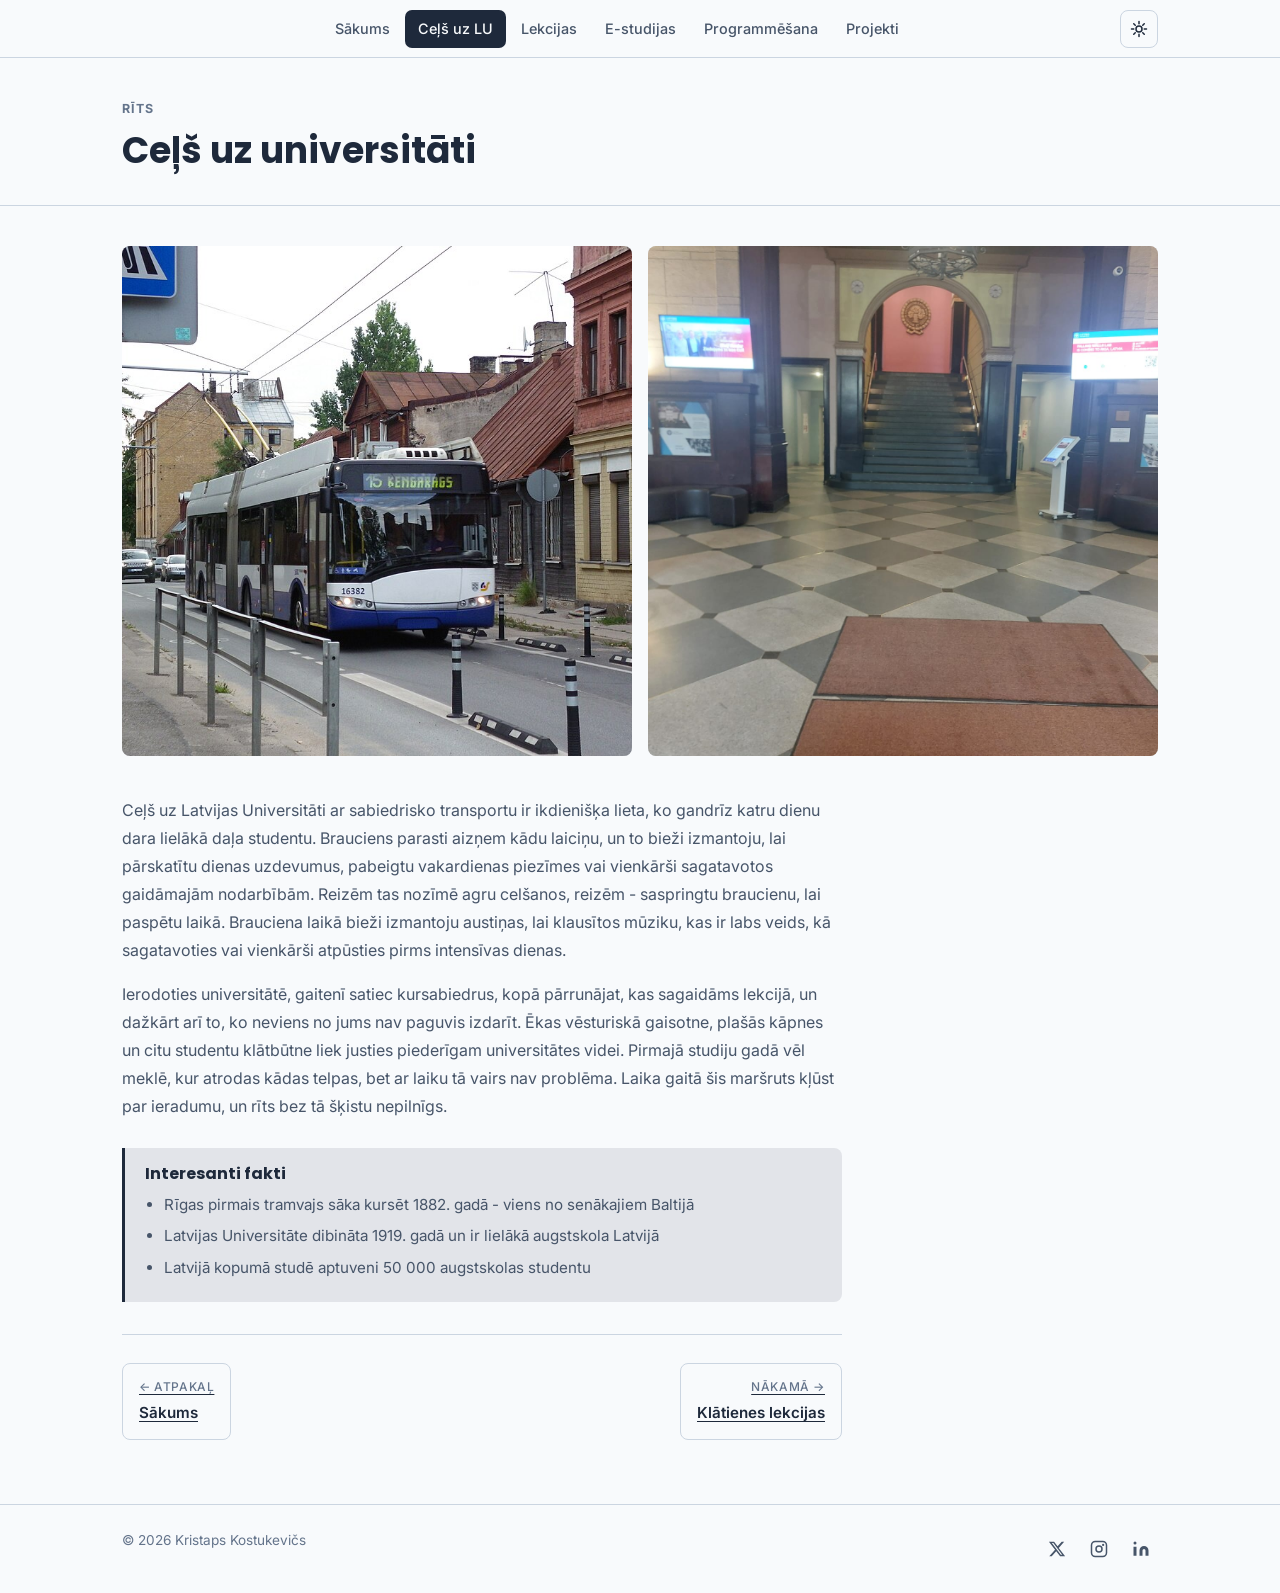
==== commit 41719e3d: "Updated text for all sadaļas" ====
--- a/cels.html
+++ b/cels.html
@@ -54,9 +54,9 @@
         </div>
 
         <article class="article-text">
-          <p>Ceļš uz Latvijas Universitāti ar sabiedrisko transportu ir ikdienišķa lieta, ko gandrīz katru dienu dara lielākā daļa studentu. Brauciens parasti aizņem kādu laiciņu, un to bieži izmantoju, lai pārskatītu dienas uzdevumus, pabeigtu vakardienas piezīmes vai vienkārši sagatavotos gaidāmajām nodarbībām. Reizēm tas nozīmē agru celšanos, reizēm - saspringtu braucienu, lai paspētu laikā.</p>
+          <p>Ceļš uz Latvijas Universitāti ar sabiedrisko transportu ir ikdienišķa lieta, ko gandrīz katru dienu dara lielākā daļa studentu. Brauciens parasti aizņem kādu laiciņu, un to bieži izmantoju, lai pārskatītu dienas uzdevumus, pabeigtu vakardienas piezīmes vai vienkārši sagatavotos gaidāmajām nodarbībām. Reizēm tas nozīmē agru celšanos, reizēm - saspringtu braucienu, lai paspētu laikā. Brauciena laikā bieži izmantoju austiņas, lai klausītos mūziku, kas ir labs veids, kā sagatavoties vai vienkārši atpūsties pirms intensīvas dienas.</p>
 
-          <p>Ierodoties universitātē, gaitenī satiec kursabiedrus, kopā pārrunājat, kas sagaidāms lekcijā, un dažkārt arī to, ko neviens no jums nav paguvis izdarīt. LU galvenā ēka Raiņa bulvārī ikreiz atgādina, ka te notiek kaut kas nopietns - tās vēsturiskā gaisotne un pārējie studenti apkārt liek justies piederīgam universitātes videi. Šis ikdienas maršruts ar laiku kļūst par dabisku studiju dienas sākumu.</p>
+          <p>Ierodoties universitātē, gaitenī satiec kursabiedrus, kopā pārrunājat, kas sagaidāms lekcijā, un dažkārt arī to, ko neviens no jums nav paguvis izdarīt. Ēkas vēsturiskā gaisotne, plašās kāpnes un citu studentu klātbūtne liek justies piederīgam universitātes videi. Pirmajā studiju gadā vēl meklē, kur atrodas kādas telpas, bet ar laiku tā vairs nav problēma. Laika gaitā šis maršruts kļūst par ieradumu, un rīts bez tā šķistu nepilnīgs.</p>
 
           <div class="fact-box">
             <h3>Interesanti fakti</h3>
--- a/css/style.css
+++ b/css/style.css
@@ -255,6 +255,17 @@
 .section-body {
   max-width: 680px;
   margin-top: 1rem;
+}
+
+/* Nodaļas saite (3. metode) */
+.dept-link {
+  font-size: 0.85rem;
+  color: var(--text-3);
+  margin: 1.5rem 0 0.25rem;
+}
+.dept-link a {
+  color: var(--text-2);
+  font-weight: 500;
 }
 
 /* Dienu saraksts navigācijai */
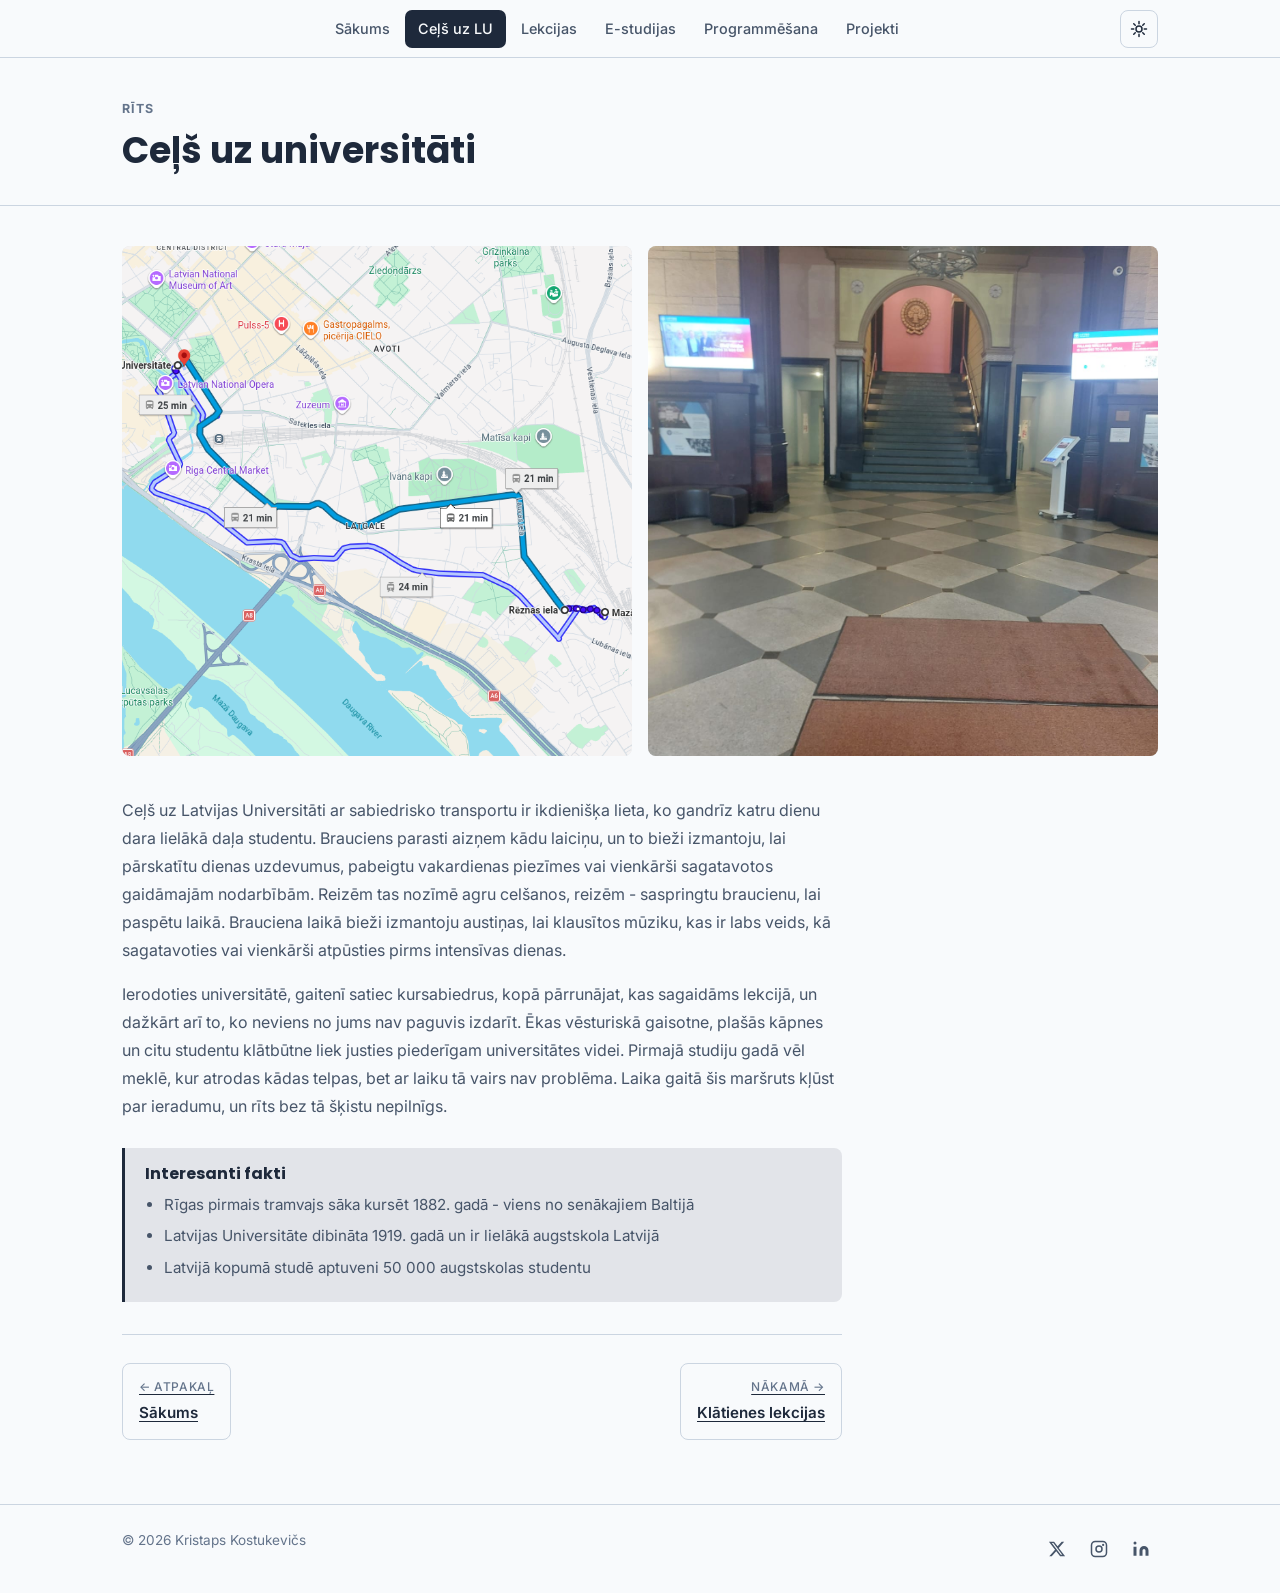
==== commit 5422325b: "Images fixed" ====
--- a/cels.html
+++ b/cels.html
@@ -45,10 +45,10 @@
       <div class="container">
 
         <div class="images-row">
-          <figure class="img-slot" aria-label="Transports vai iela ceļā uz universitāti">
-            <img src="assets/cels-1.jpg" alt="Rīgas sabiedriskā transporta autobuss Nr. 15 uz pilsētas ielas">
+          <figure class="img-slot" aria-label="Google Maps maršruts no dienesta viesnīcas uz Latvijas Universitāti">
+            <img src="assets/cels-1.png" alt="Google Maps maršruts no LU dienesta viesnīcas Mazās Lubānas ielā 11 uz Latvijas Universitāti - redzamas sabiedriskā transporta opcijas ar brauciena laiku">
           </figure>
-          <figure class="img-slot" aria-label="LU ēka vai korpuss">
+          <figure class="img-slot" aria-label="LU galvenās ēkas vestibils ar kāpnēm">
             <img src="assets/cels-2.jpeg" alt="Latvijas Universitātes galvenās ēkas vestibils ar vēsturiskajām kāpnēm un informatīvajiem ekrāniem">
           </figure>
         </div>
